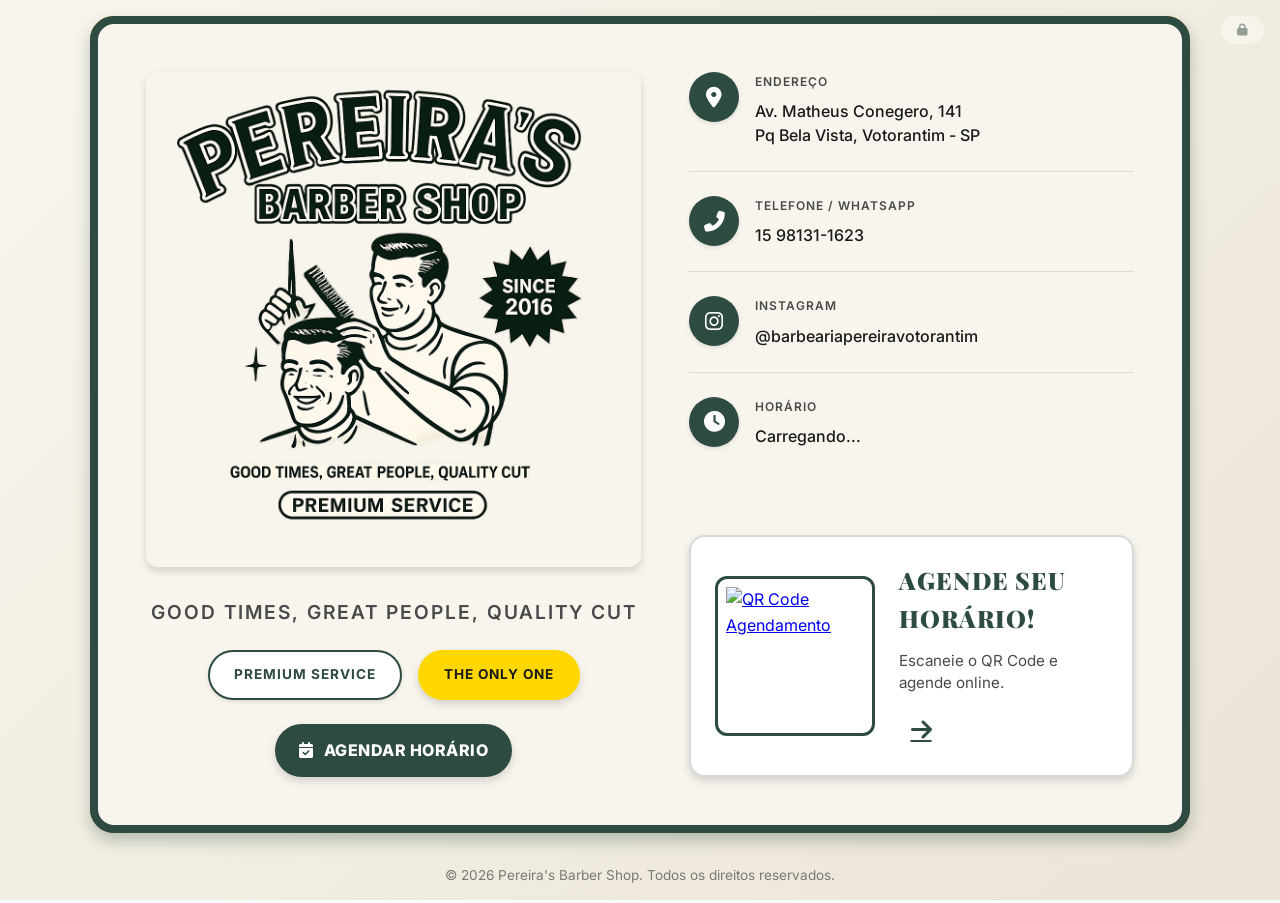
==== index.html @ c38aa1d0 "Add holidays system, dynamic business hours, dashboard barber filter and admin enhancements" ====
<!DOCTYPE html>
<html lang="pt-BR">
<head>
    <meta charset="UTF-8">
    <meta name="viewport" content="width=device-width, initial-scale=1.0">
    <meta name="description" content="Pereira's Barber Shop - Good Times, Great People, Quality Cut. Estabelecimento desde 2016 em Votorantim, SP.">
    <meta name="keywords" content="barbearia, barbearia em votorantim, corte de cabelo, barbeiro, barbershop, pereira's">
    <meta name="theme-color" content="#2D4B40">
    <meta property="og:title" content="Pereira's Barber Shop | THE ONLY ONE | SINCE 2016">
    <meta property="og:description" content="Good Times, Great People, Quality Cut. Estabelecimento desde 2016 em Votorantim, SP.">
    <meta property="og:image" content="logo.png">
    <meta property="og:type" content="website">
    <title>Pereira's Barber Shop | THE ONLY ONE | SINCE 2016</title>
    <link rel="icon" type="image/svg+xml" href="favicon.svg">
    <link rel="apple-touch-icon" href="logo.png">
    <link rel="stylesheet" href="https://cdnjs.cloudflare.com/ajax/libs/font-awesome/6.4.0/css/all.min.css">
    <link rel="preconnect" href="https://fonts.googleapis.com">
    <link rel="preconnect" href="https://fonts.gstatic.com" crossorigin>
    <link href="https://fonts.googleapis.com/css2?family=Playfair+Display:wght@700;900&family=Inter:wght@400;500;600;700&display=swap" rel="stylesheet">
    <link rel="stylesheet" href="style.css">
</head>
<body>
    <main class="business-card">
        <section class="left-section">
            <div class="logo-image-container">
                <img src="logo.png" alt="Pereira's Barber Shop Logo" class="logo-original">
            </div>

            <p class="slogan">GOOD TIMES, GREAT PEOPLE, QUALITY CUT</p>

            <div class="badges">
                <div class="premium-badge">PREMIUM SERVICE</div>
                <div class="only-one-badge">THE ONLY ONE</div>
            </div>

            <a href="agendar.html" class="booking-cta">
                <i class="fas fa-calendar-check"></i>
                Agendar horário
            </a>
        </section>

        <section class="right-section">
            <div class="contact-info">
                <div class="contact-item">
                    <div class="contact-icon">
                        <i class="fas fa-map-marker-alt"></i>
                    </div>
                    <div class="contact-text">
                        <div class="contact-label">Endereço</div>
                        <div class="contact-value">Av. Matheus Conegero, 141<br>Pq Bela Vista, Votorantim - SP</div>
                    </div>
                </div>

                <div class="contact-item">
                    <div class="contact-icon">
                        <i class="fas fa-phone-alt"></i>
                    </div>
                    <div class="contact-text">
                        <div class="contact-label">Telefone / WhatsApp</div>
                        <div class="contact-value">15 98131-1623</div>
                    </div>
                </div>

                <div class="contact-item">
                    <div class="contact-icon">
                        <i class="fab fa-instagram"></i>
                    </div>
                    <div class="contact-text">
                        <div class="contact-label">Instagram</div>
                        <div class="contact-value">@barbeariapereiravotorantim</div>
                    </div>
                </div>

                <div class="contact-item">
                    <div class="contact-icon">
                        <i class="fas fa-clock"></i>
                    </div>
                    <div class="contact-text">
                        <div class="contact-label">Horário</div>
                        <div class="contact-value" id="business-hours">Carregando...</div>
                    </div>
                </div>
            </div>

            <div class="qr-section">
                <div class="qr-code">
                    <a href="agendar.html">
                        <img src="https://api.qrserver.com/v1/create-qr-code/?size=240x240&data=https%3A%2F%2Fpereira-barbershop.vercel.app%2Fagendar.html&color=2D4B40&bgcolor=FFFFFF&format=png" alt="QR Code Agendamento">
                    </a>
                </div>
                <div class="scan-instructions">
                    <div class="scan-title">AGENDE SEU HORÁRIO!</div>
                    <div class="scan-text">Escaneie o QR Code e agende online.</div>
                    <div class="scan-arrow">
                        <a href="agendar.html"><i class="fas fa-arrow-right"></i></a>
                    </div>
                </div>
            </div>
        </section>
    </main>

    <footer class="footer">
        <p>&copy; 2026 Pereira's Barber Shop. Todos os direitos reservados.</p>
        <a href="admin.html" class="admin-link" title="Painel Administrativo"><i class="fas fa-lock"></i></a>
    </footer>

    <script src="https://cdn.jsdelivr.net/npm/@supabase/supabase-js@2/dist/umd/supabase.min.js"></script>
    <script src="supabase-config.js"></script>
    <script>
    (function () {
        var sb = window.supabase.createClient(SUPABASE_URL, SUPABASE_ANON_KEY);
        var DAY_LABELS = ['Dom', 'Seg', 'Ter', 'Qua', 'Qui', 'Sex', 'Sáb'];

        async function loadBusinessHours() {
            var el = document.getElementById('business-hours');
            if (!el) return;
            try {
                var result = await sb.from('barbers').select('schedule_start, schedule_end, work_days').eq('active', true);
                var barbers = result.data || [];
                if (!barbers.length) {
                    el.innerHTML = 'Fechado';
                    return;
                }

                var dayMap = {};
                barbers.forEach(function (b) {
                    var start = b.schedule_start ? b.schedule_start.substring(0, 5) : '09:00';
                    var end = b.schedule_end ? b.schedule_end.substring(0, 5) : '19:00';
                    (b.work_days || []).forEach(function (d) {
                        if (!dayMap[d]) {
                            dayMap[d] = { start: start, end: end };
                        } else {
                            if (start < dayMap[d].start) dayMap[d].start = start;
                            if (end > dayMap[d].end) dayMap[d].end = end;
                        }
                    });
                });

                var openDays = Object.keys(dayMap).map(Number).sort(function (a, b) { return a - b; });
                if (!openDays.length) {
                    el.innerHTML = 'Fechado';
                    return;
                }

                var lines = [];
                var i = 0;
                while (i < openDays.length) {
                    var rangeStart = openDays[i];
                    var rangeEnd = rangeStart;
                    var hours = dayMap[openDays[i]].start.replace(':', 'h') + ' às ' + dayMap[openDays[i]].end.replace(':', 'h');

                    while (i + 1 < openDays.length && openDays[i + 1] === rangeEnd + 1 && dayMap[openDays[i + 1]].start === dayMap[rangeStart].start && dayMap[openDays[i + 1]].end === dayMap[rangeStart].end) {
                        rangeEnd = openDays[i + 1];
                        i++;
                    }

                    if (rangeStart === rangeEnd) {
                        lines.push(DAY_LABELS[rangeStart] + ': ' + hours);
                    } else {
                        lines.push(DAY_LABELS[rangeStart] + ' - ' + DAY_LABELS[rangeEnd] + ': ' + hours);
                    }
                    i++;
                }

                var closedDays = [];
                for (var d = 0; d <= 6; d++) {
                    if (!dayMap[d]) closedDays.push(DAY_LABELS[d]);
                }
                if (closedDays.length) {
                    lines.push(closedDays.join(', ') + ': Fechado');
                }

                el.innerHTML = lines.join('<br>');
            } catch (err) {
                el.innerHTML = 'Seg - Sáb: 09h às 19h<br>Dom: Fechado';
            }
        }

        loadBusinessHours();
    })();
    </script>
</body>
</html>
---- style.css ----
:root {
    --green-primary: #2D4B40;
    --green-hover: #1a3d32;
    --green-light: #3a6355;
    --bg-cream: #F8F5ED;
    --bg-white: #FFFFFF;
    --bg-dark: #0a0a0a;
    --text-dark: #1a1a1a;
    --text-medium: #4a4a4a;
    --text-light: #e8e4d8;
    --gold: #FFD700;
    --gold-dim: #B8860B;
    --spacing-xs: 8px;
    --spacing-sm: 12px;
    --spacing-md: 16px;
    --spacing-lg: 24px;
    --spacing-xl: 32px;
    --spacing-2xl: 48px;
    --radius-sm: 8px;
    --radius-md: 12px;
    --radius-lg: 16px;
    --radius-xl: 24px;
    --shadow-sm: 0 2px 4px rgba(0, 0, 0, 0.1);
    --shadow-md: 0 4px 8px rgba(0, 0, 0, 0.15);
    --shadow-lg: 0 10px 20px rgba(0, 0, 0, 0.2);
    --shadow-vintage: 0 8px 16px rgba(45, 75, 64, 0.3);
}

* {
    margin: 0;
    padding: 0;
    box-sizing: border-box;
}

body {
    font-family: 'Inter', -apple-system, BlinkMacSystemFont, sans-serif;
    background: linear-gradient(135deg, #F8F5ED 0%, #EBE5D7 100%);
    background-attachment: fixed;
    color: var(--text-dark);
    min-height: 100vh;
    display: flex;
    flex-direction: column;
    align-items: center;
    justify-content: center;
    padding: var(--spacing-md);
    line-height: 1.6;
    -webkit-text-size-adjust: 100%;
}

.business-card {
    background-color: var(--bg-cream);
    border: 8px solid var(--green-primary);
    border-radius: var(--radius-xl);
    padding: var(--spacing-2xl);
    max-width: 1100px;
    width: 100%;
    display: flex;
    flex-wrap: wrap;
    gap: var(--spacing-2xl);
    box-shadow: var(--shadow-vintage);
    position: relative;
    animation: fadeIn 0.6s ease-out;
}

.business-card::before {
    content: '';
    position: absolute;
    top: -8px;
    left: -8px;
    right: -8px;
    bottom: -8px;
    border: 2px solid var(--gold-dim);
    border-radius: var(--radius-xl);
    pointer-events: none;
    z-index: -1;
}

.left-section {
    flex: 1 1 400px;
    display: flex;
    flex-direction: column;
    align-items: center;
    text-align: center;
}

.logo-image-container {
    position: relative;
    margin-bottom: var(--spacing-xl);
    display: flex;
    justify-content: center;
    align-items: center;
}

.logo-original {
    max-width: 100%;
    height: auto;
    border-radius: var(--radius-md);
    box-shadow: var(--shadow-md);
    transition: transform 0.3s ease;
}

.logo-original:hover {
    transform: scale(1.02);
}

.slogan {
    font-family: 'Inter', sans-serif;
    font-size: 1.2rem;
    font-weight: 600;
    color: var(--text-medium);
    margin-bottom: var(--spacing-lg);
    letter-spacing: 2px;
    text-transform: uppercase;
    line-height: 1.4;
}

.badges {
    display: flex;
    gap: var(--spacing-md);
    flex-wrap: wrap;
    justify-content: center;
}

.booking-cta {
    display: inline-flex;
    align-items: center;
    justify-content: center;
    gap: 10px;
    min-height: 48px;
    margin-top: var(--spacing-lg);
    padding: 14px 24px;
    border-radius: 999px;
    background: var(--green-primary);
    color: white;
    font-weight: 800;
    text-decoration: none;
    text-transform: uppercase;
    letter-spacing: 0.5px;
    box-shadow: var(--shadow-md);
    transition: background-color 0.2s ease, transform 0.2s ease;
}

.booking-cta:hover {
    background: var(--green-hover);
    transform: translateY(-2px);
}

.premium-badge,
.only-one-badge {
    padding: 12px 24px;
    border: 2px solid var(--green-primary);
    font-weight: 700;
    text-transform: uppercase;
    letter-spacing: 1px;
    font-size: 0.85rem;
    position: relative;
    cursor: default;
}

.premium-badge {
    background-color: white;
    color: var(--green-primary);
    border-radius: 30px;
    box-shadow: var(--shadow-sm);
}

.premium-badge:hover {
    transform: scale(1.05);
    box-shadow: var(--shadow-md);
    transition: transform 0.2s ease, box-shadow 0.2s ease;
}

.only-one-badge {
    background-color: var(--gold);
    color: var(--text-dark);
    border-color: var(--gold);
    border-radius: 30px;
    box-shadow: var(--shadow-md);
}

.only-one-badge:hover {
    transform: scale(1.05);
    box-shadow: var(--shadow-lg);
    transition: transform 0.2s ease, box-shadow 0.2s ease;
}

.right-section {
    flex: 1 1 350px;
    display: flex;
    flex-direction: column;
    justify-content: space-between;
}

.contact-info {
    margin-bottom: var(--spacing-xl);
}

.contact-item {
    display: flex;
    align-items: flex-start;
    margin-bottom: var(--spacing-lg);
    padding-bottom: var(--spacing-lg);
    border-bottom: 1px solid rgba(45, 75, 64, 0.15);
    transition: transform 0.3s ease;
}

.contact-item:hover {
    transform: translateX(5px);
}

.contact-item:last-child {
    border-bottom: none;
    margin-bottom: 0;
    padding-bottom: 0;
}

.contact-icon {
    background-color: var(--green-primary);
    color: white;
    width: 50px;
    height: 50px;
    border-radius: 50%;
    display: flex;
    justify-content: center;
    align-items: center;
    margin-right: var(--spacing-md);
    font-size: 1.3rem;
    flex-shrink: 0;
    box-shadow: var(--shadow-sm);
    transition: background-color 0.3s ease;
}

.contact-item:hover .contact-icon {
    background-color: var(--green-hover);
}

.contact-text {
    flex: 1;
}

.contact-label {
    font-size: 0.75rem;
    font-weight: 600;
    color: var(--text-medium);
    text-transform: uppercase;
    letter-spacing: 1px;
    margin-bottom: var(--spacing-xs);
}

.contact-value {
    font-size: 1rem;
    font-weight: 500;
    color: var(--text-dark);
    line-height: 1.5;
}

.qr-section {
    display: flex;
    align-items: center;
    gap: var(--spacing-lg);
    background-color: white;
    padding: var(--spacing-lg);
    border: 2px solid rgba(45, 75, 64, 0.2);
    border-radius: var(--radius-lg);
    box-shadow: var(--shadow-md);
}

.qr-code {
    width: 160px;
    height: 160px;
    flex-shrink: 0;
    position: relative;
    border: 3px solid var(--green-primary);
    border-radius: var(--radius-md);
    overflow: hidden;
    background-color: white;
}

.qr-code a,
.qr-code img {
    display: block;
    width: 100%;
    height: 100%;
}

.qr-code img {
    object-fit: contain;
    padding: 8px;
}

.qr-placeholder {
    width: 100%;
    height: 100%;
    display: flex;
    justify-content: center;
    align-items: center;
    background-color: white;
    color: var(--green-primary);
    font-size: 3rem;
}

.scan-instructions {
    flex: 1;
}

.scan-title {
    font-family: 'Playfair Display', serif;
    font-size: 1.5rem;
    font-weight: 900;
    color: var(--green-primary);
    margin-bottom: var(--spacing-sm);
    text-transform: uppercase;
    letter-spacing: 1px;
}

.scan-text {
    font-size: 0.95rem;
    color: var(--text-medium);
    line-height: 1.5;
    margin-bottom: var(--spacing-sm);
}

.scan-arrow {
    color: var(--green-primary);
    font-size: 1.5rem;
}

.scan-arrow a {
    color: inherit;
    display: inline-flex;
    align-items: center;
    justify-content: center;
    min-width: 44px;
    min-height: 44px;
}

.footer {
    margin-top: var(--spacing-xl);
    text-align: center;
    color: var(--text-medium);
    font-size: 0.85rem;
}

.footer p {
    opacity: 0.7;
}

@keyframes fadeIn {
    from {
        opacity: 0;
        transform: translateY(20px);
    }
    to {
        opacity: 1;
        transform: translateY(0);
    }
}

@media (max-width: 968px) {
    .business-card {
        padding: var(--spacing-xl);
        gap: var(--spacing-xl);
    }

    .logo-original {
        max-width: 280px;
    }

    .slogan {
        font-size: 1.1rem;
        letter-spacing: 1px;
    }

    .badges {
        flex-direction: row;
        flex-wrap: wrap;
        justify-content: center;
    }

    .premium-badge,
    .only-one-badge {
        text-align: center;
    }

    .qr-section {
        flex-direction: column;
        text-align: center;
        padding: var(--spacing-md);
    }

    .qr-code {
        width: 180px;
        height: 180px;
    }

    .contact-icon {
        width: 45px;
        height: 45px;
        font-size: 1.2rem;
    }
}

@media (max-width: 768px) {
    body {
        padding: var(--spacing-sm);
        padding-bottom: calc(var(--spacing-sm) + env(safe-area-inset-bottom, 0px));
        justify-content: flex-start;
        background-attachment: scroll;
    }

    .business-card {
        flex-direction: column;
        padding: var(--spacing-lg);
        gap: var(--spacing-xl);
        border-width: 6px;
    }

    .logo-original {
        max-width: 260px;
    }

    .slogan {
        font-size: 1rem;
        letter-spacing: 1px;
    }

    .badges {
        flex-direction: row;
        width: 100%;
        justify-content: center;
    }

    .premium-badge,
    .only-one-badge {
        flex: 1;
        text-align: center;
        padding: 10px 16px;
        font-size: 0.75rem;
    }

    .booking-cta {
        width: 100%;
        min-height: 52px;
        font-size: 1rem;
    }

    .qr-section {
        flex-direction: column;
        text-align: center;
        padding: var(--spacing-md);
    }

    .qr-code {
        width: 150px;
        height: 150px;
    }

    .scan-title {
        font-size: 1.2rem;
    }

    .contact-item {
        flex-direction: row;
        align-items: center;
        text-align: left;
    }

    .contact-icon {
        width: 44px;
        height: 44px;
        font-size: 1.1rem;
        margin-right: var(--spacing-md);
        margin-bottom: 0;
    }

    .contact-label {
        font-size: 0.7rem;
    }

    .contact-value {
        font-size: 0.9rem;
    }

    .contact-text {
        width: auto;
    }
}

.admin-link {
    position: fixed;
    top: 16px;
    right: 16px;
    padding: 8px 16px;
    display: flex;
    align-items: center;
    gap: 6px;
    background: rgba(248, 245, 237, 0.9);
    color: rgba(45, 75, 64, 0.5);
    text-decoration: none;
    border-radius: 20px;
    font-size: 0.75rem;
    font-weight: 500;
    font-family: var(--font-body);
    letter-spacing: 0.3px;
    transition: all 0.3s;
    z-index: 10;
    backdrop-filter: blur(4px);
}

.admin-link:hover {
    color: #2D4B40;
    background: rgba(248, 245, 237, 1);
}

@media (max-width: 480px) {
    .business-card {
        padding: var(--spacing-md);
        border-width: 4px;
        border-radius: var(--radius-lg);
    }

    .business-card::before {
        display: none;
    }

    .logo-original {
        max-width: 200px;
    }

    .slogan {
        font-size: 0.85rem;
    }

    .badges {
        flex-direction: column;
    }

    .premium-badge,
    .only-one-badge {
        padding: 8px 16px;
        font-size: 0.7rem;
    }

    .qr-code {
        width: 130px;
        height: 130px;
    }

    .scan-title {
        font-size: 1rem;
    }

    .scan-text {
        font-size: 0.85rem;
    }

    .contact-item {
        padding-bottom: var(--spacing-sm);
        margin-bottom: var(--spacing-sm);
    }

    .contact-icon {
        width: 40px;
        height: 40px;
        font-size: 1rem;
    }

    .contact-value {
        font-size: 0.85rem;
    }

    .footer {
        margin-top: var(--spacing-md);
        padding-bottom: env(safe-area-inset-bottom, 0px);
    }

    .admin-link {
        top: 8px;
        right: 8px;
        padding: 10px;
        border-radius: 50%;
        min-width: 44px;
        min-height: 44px;
        justify-content: center;
    }
}

@media print {
    body {
        background: white;
    }

    .business-card {
        box-shadow: none;
        border-width: 4px;
    }

    .qr-section {
        display: none;
    }

    .admin-link {
        display: none;
    }
}
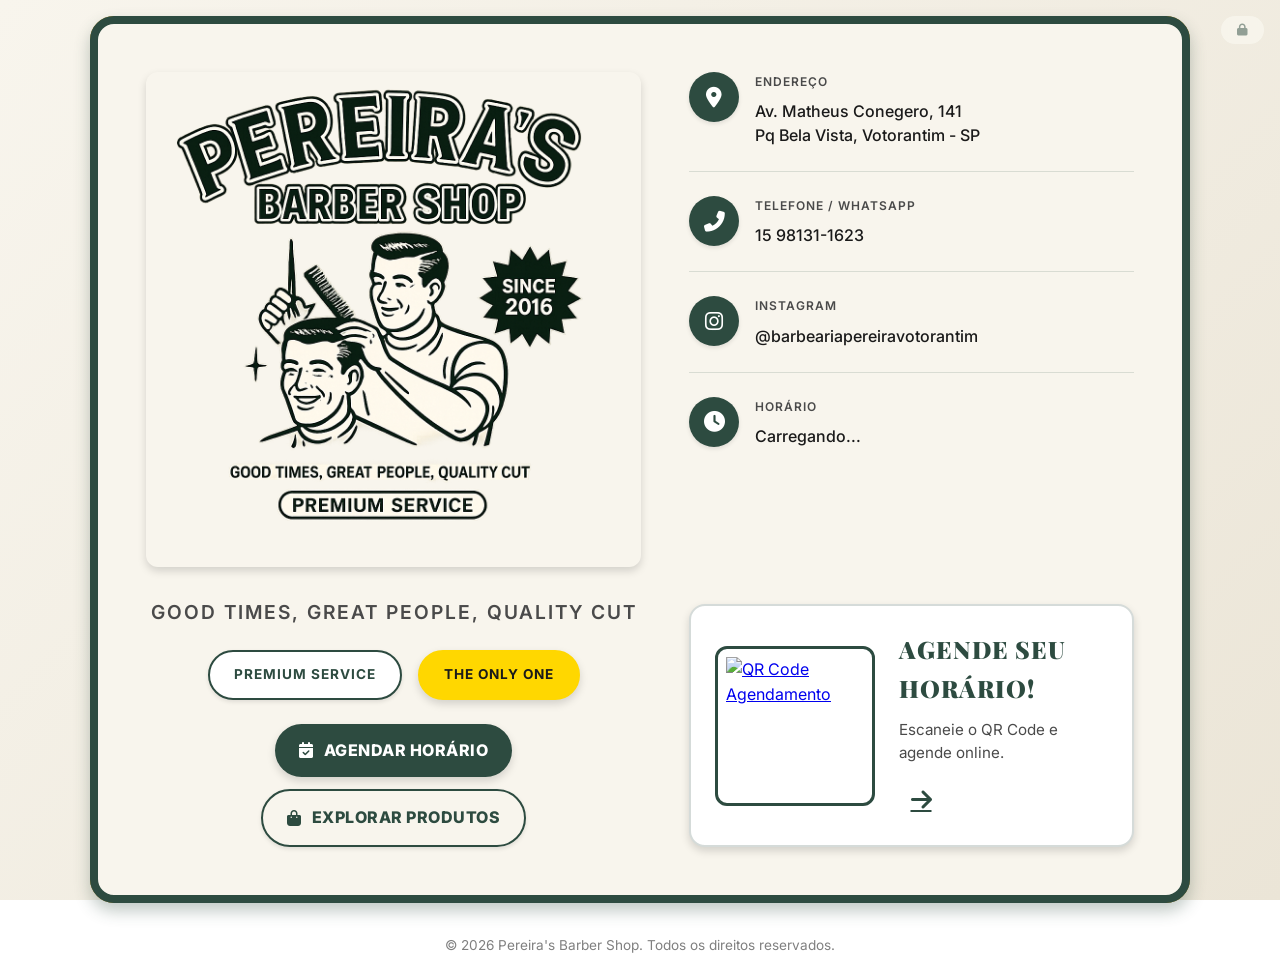
==== commit 03d8a5c0: "Add lojinha de produtos: carrinho, reservas, CRUD admin e dashboard de pedidos - Nova pagina produto" ====
--- a/index.html
+++ b/index.html
@@ -33,10 +33,16 @@
                 <div class="only-one-badge">THE ONLY ONE</div>
             </div>
 
-            <a href="agendar.html" class="booking-cta">
-                <i class="fas fa-calendar-check"></i>
-                Agendar horário
-            </a>
+            <div class="cta-buttons">
+                <a href="agendar.html" class="booking-cta">
+                    <i class="fas fa-calendar-check"></i>
+                    Agendar horário
+                </a>
+                <a href="produtos.html" class="products-cta">
+                    <i class="fas fa-shopping-bag"></i>
+                    Explorar Produtos
+                </a>
+            </div>
         </section>
 
         <section class="right-section">
@@ -115,25 +121,27 @@
             var el = document.getElementById('business-hours');
             if (!el) return;
             try {
-                var result = await sb.from('barbers').select('schedule_start, schedule_end, work_days').eq('active', true);
-                var barbers = result.data || [];
-                if (!barbers.length) {
+                var barbersResult = await sb.from('barbers').select('id').eq('active', true);
+                var barberIds = (barbersResult.data || []).map(function (b) { return b.id; });
+                if (!barberIds.length) {
                     el.innerHTML = 'Fechado';
                     return;
                 }
 
+                var schedResult = await sb.from('barber_schedules').select('*').in('barber_id', barberIds);
+                var schedules = schedResult.data || [];
+
                 var dayMap = {};
-                barbers.forEach(function (b) {
-                    var start = b.schedule_start ? b.schedule_start.substring(0, 5) : '09:00';
-                    var end = b.schedule_end ? b.schedule_end.substring(0, 5) : '19:00';
-                    (b.work_days || []).forEach(function (d) {
-                        if (!dayMap[d]) {
-                            dayMap[d] = { start: start, end: end };
-                        } else {
-                            if (start < dayMap[d].start) dayMap[d].start = start;
-                            if (end > dayMap[d].end) dayMap[d].end = end;
-                        }
-                    });
+                schedules.forEach(function (s) {
+                    var start = String(s.start_time).substring(0, 5);
+                    var end = String(s.end_time).substring(0, 5);
+                    var d = s.day_of_week;
+                    if (!dayMap[d]) {
+                        dayMap[d] = { start: start, end: end };
+                    } else {
+                        if (start < dayMap[d].start) dayMap[d].start = start;
+                        if (end > dayMap[d].end) dayMap[d].end = end;
+                    }
                 });
 
                 var openDays = Object.keys(dayMap).map(Number).sort(function (a, b) { return a - b; });
--- a/style.css
+++ b/style.css
@@ -121,13 +121,20 @@
     justify-content: center;
 }
 
+.cta-buttons {
+    display: flex;
+    gap: 12px;
+    flex-wrap: wrap;
+    justify-content: center;
+    margin-top: var(--spacing-lg);
+}
+
 .booking-cta {
     display: inline-flex;
     align-items: center;
     justify-content: center;
     gap: 10px;
     min-height: 48px;
-    margin-top: var(--spacing-lg);
     padding: 14px 24px;
     border-radius: 999px;
     background: var(--green-primary);
@@ -145,6 +152,31 @@
     transform: translateY(-2px);
 }
 
+.products-cta {
+    display: inline-flex;
+    align-items: center;
+    justify-content: center;
+    gap: 10px;
+    min-height: 48px;
+    padding: 14px 24px;
+    border-radius: 999px;
+    background: transparent;
+    color: var(--green-primary);
+    font-weight: 800;
+    text-decoration: none;
+    text-transform: uppercase;
+    letter-spacing: 0.5px;
+    border: 2px solid var(--green-primary);
+    box-shadow: var(--shadow-sm);
+    transition: all 0.2s ease;
+}
+
+.products-cta:hover {
+    background: var(--green-primary);
+    color: white;
+    transform: translateY(-2px);
+}
+
 .premium-badge,
 .only-one-badge {
     padding: 12px 24px;
@@ -438,10 +470,17 @@
         font-size: 0.75rem;
     }
 
-    .booking-cta {
+    .cta-buttons {
+        width: 100%;
+        flex-direction: column;
+    }
+
+    .booking-cta,
+    .products-cta {
         width: 100%;
         min-height: 52px;
         font-size: 1rem;
+        justify-content: center;
     }
 
     .qr-section {
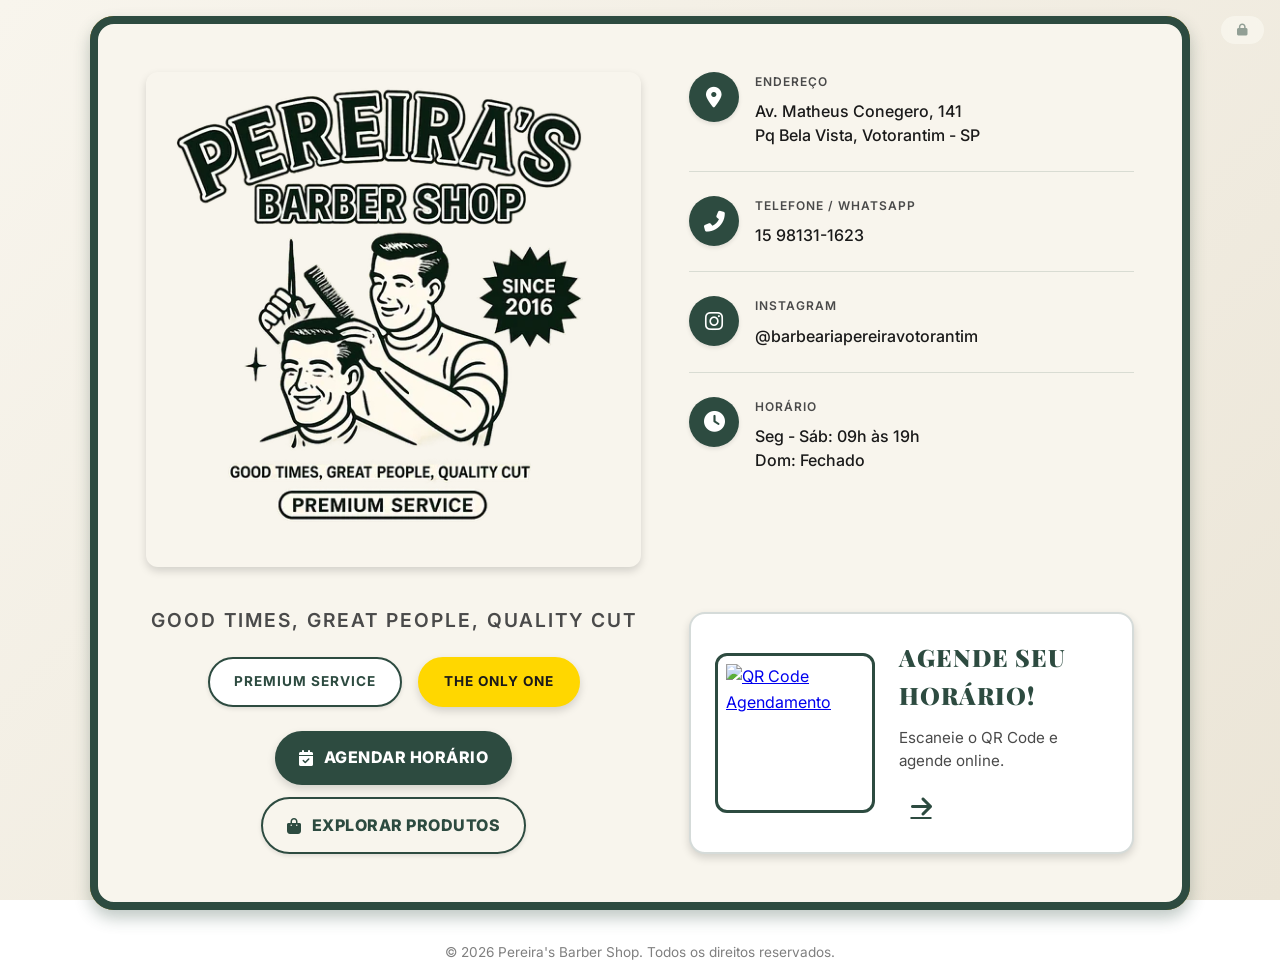
==== commit d71b728a: "perf: otimizar speed insights desktop — logo WebP + render blocking fixes - Logo: PNG 1.8MB → WebP 8" ====
--- a/index.html
+++ b/index.html
@@ -11,19 +11,29 @@
     <meta property="og:image" content="logo.png">
     <meta property="og:type" content="website">
     <title>Pereira's Barber Shop | THE ONLY ONE | SINCE 2016</title>
-    <link rel="icon" type="image/svg+xml" href="favicon.svg">
+    <link rel="icon" type="image/svg+xml" href="favicon.svg?v=2">
     <link rel="apple-touch-icon" href="logo.png">
-    <link rel="stylesheet" href="https://cdnjs.cloudflare.com/ajax/libs/font-awesome/6.4.0/css/all.min.css">
+    <!-- Preload critical resources -->
+    <link rel="preload" as="image" href="logo.webp" type="image/webp">
+    <link rel="preload" as="style" href="style.css">
+    <!-- Google Fonts: async load with fallback -->
     <link rel="preconnect" href="https://fonts.googleapis.com">
     <link rel="preconnect" href="https://fonts.gstatic.com" crossorigin>
-    <link href="https://fonts.googleapis.com/css2?family=Playfair+Display:wght@700;900&family=Inter:wght@400;500;600;700&display=swap" rel="stylesheet">
+    <link rel="stylesheet" href="https://fonts.googleapis.com/css2?family=Playfair+Display:wght@700;900&family=Inter:wght@400;500;600;700&display=swap" media="print" onload="this.media='all'">
+    <noscript><link rel="stylesheet" href="https://fonts.googleapis.com/css2?family=Playfair+Display:wght@700;900&family=Inter:wght@400;500;600;700&display=swap"></noscript>
+    <!-- Font Awesome: defer to non-critical -->
+    <link rel="stylesheet" href="https://cdnjs.cloudflare.com/ajax/libs/font-awesome/6.4.0/css/all.min.css" media="print" onload="this.media='all'">
+    <noscript><link rel="stylesheet" href="https://cdnjs.cloudflare.com/ajax/libs/font-awesome/6.4.0/css/all.min.css"></noscript>
     <link rel="stylesheet" href="style.css">
 </head>
 <body>
     <main class="business-card">
         <section class="left-section">
             <div class="logo-image-container">
-                <img src="logo.png" alt="Pereira's Barber Shop Logo" class="logo-original">
+                <picture>
+                    <source srcset="logo.webp" type="image/webp">
+                    <img src="logo.png" alt="Pereira's Barber Shop Logo" class="logo-original" width="512" height="512" fetchpriority="high">
+                </picture>
             </div>
 
             <p class="slogan">GOOD TIMES, GREAT PEOPLE, QUALITY CUT</p>
@@ -47,7 +57,7 @@
 
         <section class="right-section">
             <div class="contact-info">
-                <div class="contact-item">
+                <a href="https://www.google.com/maps/search/?api=1&query=Av+Matheus+Conegero+141+Votorantim+SP" target="_blank" rel="noopener" class="contact-item contact-link">
                     <div class="contact-icon">
                         <i class="fas fa-map-marker-alt"></i>
                     </div>
@@ -55,9 +65,9 @@
                         <div class="contact-label">Endereço</div>
                         <div class="contact-value">Av. Matheus Conegero, 141<br>Pq Bela Vista, Votorantim - SP</div>
                     </div>
-                </div>
-
-                <div class="contact-item">
+                </a>
+
+                <a href="https://wa.me/5515981311623" target="_blank" rel="noopener" class="contact-item contact-link">
                     <div class="contact-icon">
                         <i class="fas fa-phone-alt"></i>
                     </div>
@@ -65,9 +75,9 @@
                         <div class="contact-label">Telefone / WhatsApp</div>
                         <div class="contact-value">15 98131-1623</div>
                     </div>
-                </div>
-
-                <div class="contact-item">
+                </a>
+
+                <a href="https://www.instagram.com/barbeariapereiravotorantim/" target="_blank" rel="noopener" class="contact-item contact-link">
                     <div class="contact-icon">
                         <i class="fab fa-instagram"></i>
                     </div>
@@ -75,7 +85,7 @@
                         <div class="contact-label">Instagram</div>
                         <div class="contact-value">@barbeariapereiravotorantim</div>
                     </div>
-                </div>
+                </a>
 
                 <div class="contact-item">
                     <div class="contact-icon">
@@ -83,7 +93,7 @@
                     </div>
                     <div class="contact-text">
                         <div class="contact-label">Horário</div>
-                        <div class="contact-value" id="business-hours">Carregando...</div>
+                        <div class="contact-value" id="business-hours">Seg - Sáb: 09h às 19h<br>Dom: Fechado</div>
                     </div>
                 </div>
             </div>
@@ -91,7 +101,7 @@
             <div class="qr-section">
                 <div class="qr-code">
                     <a href="agendar.html">
-                        <img src="https://api.qrserver.com/v1/create-qr-code/?size=240x240&data=https%3A%2F%2Fpereira-barbershop.vercel.app%2Fagendar.html&color=2D4B40&bgcolor=FFFFFF&format=png" alt="QR Code Agendamento">
+                        <img src="https://api.qrserver.com/v1/create-qr-code/?size=240x240&data=https%3A%2F%2Fpereira-barbershop.vercel.app%2Fagendar.html&color=2D4B40&bgcolor=FFFFFF&format=png" alt="QR Code Agendamento" loading="lazy" width="240" height="240">
                     </a>
                 </div>
                 <div class="scan-instructions">
@@ -110,26 +120,39 @@
         <a href="admin.html" class="admin-link" title="Painel Administrativo"><i class="fas fa-lock"></i></a>
     </footer>
 
-    <script src="https://cdn.jsdelivr.net/npm/@supabase/supabase-js@2/dist/umd/supabase.min.js"></script>
-    <script src="supabase-config.js"></script>
+    <!-- Vercel Analytics (non-blocking) -->
     <script>
-    (function () {
-        var sb = window.supabase.createClient(SUPABASE_URL, SUPABASE_ANON_KEY);
-        var DAY_LABELS = ['Dom', 'Seg', 'Ter', 'Qua', 'Qui', 'Sex', 'Sáb'];
-
-        async function loadBusinessHours() {
+        window.va = window.va || function () { (window.vaq = window.vaq || []).push(arguments); };
+    </script>
+    <script>window.si = window.si || function () { (window.siq = window.siq || []).push(arguments); };</script>
+    <script defer src="/_vercel/speed-insights/script.js"></script>
+    <script defer src="/_vercel/insights/script.js"></script>
+
+    <!-- Supabase: deferred, loads after DOM is ready -->
+    <script defer src="https://cdn.jsdelivr.net/npm/@supabase/supabase-js@2/dist/umd/supabase.min.js"></script>
+    <script defer src="supabase-config.js"></script>
+    <script defer>
+    document.addEventListener('DOMContentLoaded', function () {
+        // Wait for Supabase to be available
+        function initSupabase() {
+            if (!window.supabase || !window.SUPABASE_URL) {
+                setTimeout(initSupabase, 100);
+                return;
+            }
+            var sb = window.supabase.createClient(SUPABASE_URL, SUPABASE_ANON_KEY);
+            var DAY_LABELS = ['Dom', 'Seg', 'Ter', 'Qua', 'Qui', 'Sex', 'Sáb'];
+
             var el = document.getElementById('business-hours');
             if (!el) return;
-            try {
-                var barbersResult = await sb.from('barbers').select('id').eq('active', true);
+
+            sb.from('barbers').select('id').eq('active', true).then(function (barbersResult) {
                 var barberIds = (barbersResult.data || []).map(function (b) { return b.id; });
-                if (!barberIds.length) {
-                    el.innerHTML = 'Fechado';
-                    return;
-                }
-
-                var schedResult = await sb.from('barber_schedules').select('*').in('barber_id', barberIds);
-                var schedules = schedResult.data || [];
+                if (!barberIds.length) return;
+
+                return sb.from('barber_schedules').select('*').in('barber_id', barberIds);
+            }).then(function (schedResult) {
+                if (!schedResult || !schedResult.data) return;
+                var schedules = schedResult.data;
 
                 var dayMap = {};
                 schedules.forEach(function (s) {
@@ -145,10 +168,7 @@
                 });
 
                 var openDays = Object.keys(dayMap).map(Number).sort(function (a, b) { return a - b; });
-                if (!openDays.length) {
-                    el.innerHTML = 'Fechado';
-                    return;
-                }
+                if (!openDays.length) return;
 
                 var lines = [];
                 var i = 0;
@@ -179,13 +199,12 @@
                 }
 
                 el.innerHTML = lines.join('<br>');
-            } catch (err) {
-                el.innerHTML = 'Seg - Sáb: 09h às 19h<br>Dom: Fechado';
-            }
+            }).catch(function () {
+                // Keep default fallback already in HTML
+            });
         }
-
-        loadBusinessHours();
-    })();
+        initSupabase();
+    });
     </script>
 </body>
 </html>
--- a/style.css
+++ b/style.css
@@ -240,6 +240,17 @@
     transform: translateX(5px);
 }
 
+.contact-link {
+    text-decoration: none;
+    color: inherit;
+    cursor: pointer;
+}
+
+.contact-link:hover .contact-icon {
+    background-color: var(--green-hover);
+    transform: scale(1.05);
+}
+
 .contact-item:last-child {
     border-bottom: none;
     margin-bottom: 0;
--- a/style.css
+++ b/style.css
@@ -240,6 +240,17 @@
     transform: translateX(5px);
 }
 
+.contact-link {
+    text-decoration: none;
+    color: inherit;
+    cursor: pointer;
+}
+
+.contact-link:hover .contact-icon {
+    background-color: var(--green-hover);
+    transform: scale(1.05);
+}
+
 .contact-item:last-child {
     border-bottom: none;
     margin-bottom: 0;
